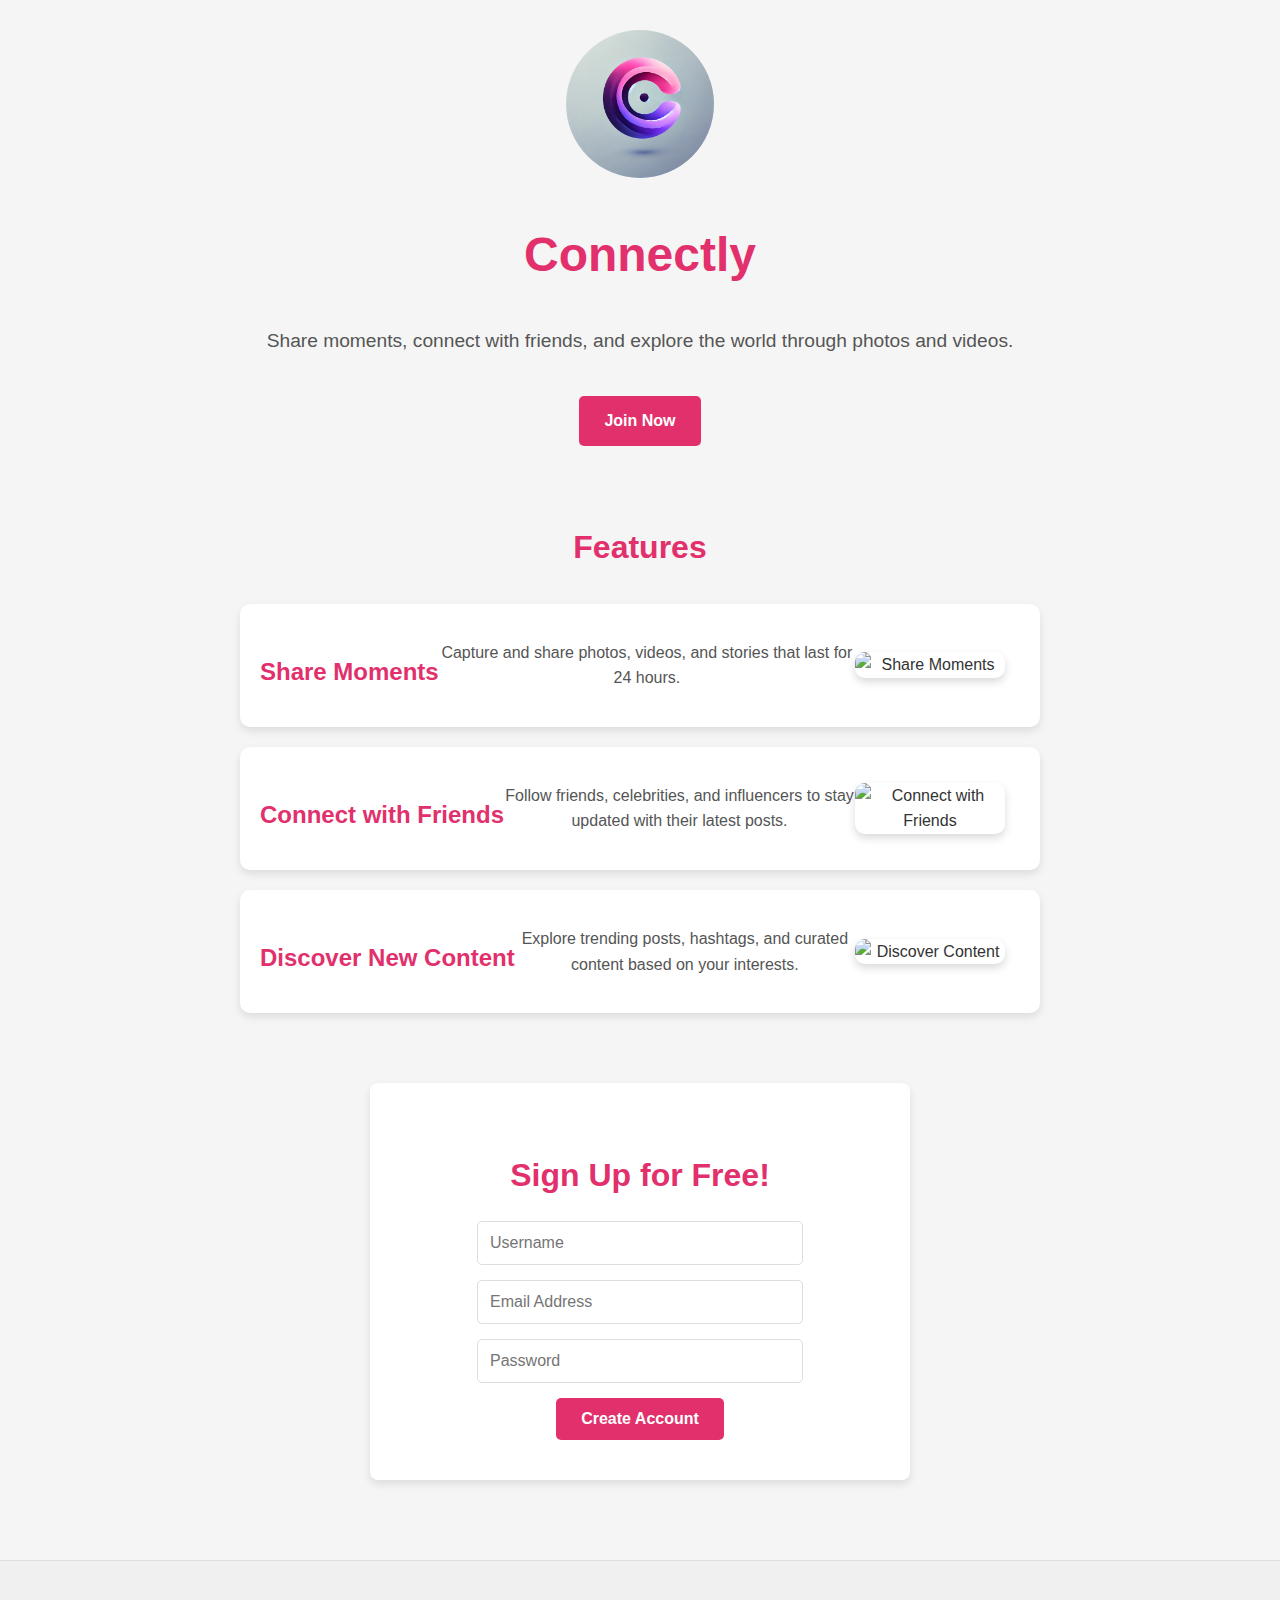
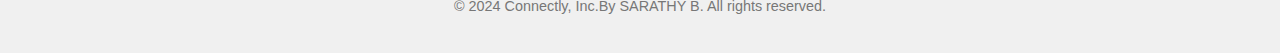
==== Landing-page/index.html @ bcc4d3c6 "Commit" ====
<!DOCTYPE html>
<html lang="en">

<head>
    <meta charset="UTF-8">
    <meta name="viewport" content="width=device-width, initial-scale=1.0">
    <div id="logo-section">
        <img id="bio-image" src="styles/logo.webp" alt="Connectly logo">

    </div>
    <title>Connectly</title>
    <link rel="stylesheet" href="styles/style.css">
</head>

<body>
    <header>
        <h1>Connectly</h1>
        <p class="subtitle">Share moments, connect with friends, and explore the world through photos and videos.</p>
        <a href="#signup" class="cta-button">Join Now</a>
    </header>

    <section id="features">
        <h2>Features</h2>
        <div class="feature">
            <h3>Share Moments</h3>
            <p>Capture and share photos, videos, and stories that last for 24 hours.</p>
            <img src="assets/share.jpg" alt="Share Moments">
        </div>
        <div class="feature">
            <h3>Connect with Friends</h3>
            <p>Follow friends, celebrities, and influencers to stay updated with their latest posts.</p>
            <img src="assets/connect.jpg" alt="Connect with Friends">
        </div>
        <div class="feature">
            <h3>Discover New Content</h3>
            <p>Explore trending posts, hashtags, and curated content based on your interests.</p>
            <img src="assets/discover.jpg" alt="Discover Content">
        </div>
    </section>

    <section id="signup">
        <h2>Sign Up for Free!</h2>
        <form action="#" method="post">
            <input type="text" placeholder="Username" required>
            <input type="email" placeholder="Email Address" required>
            <input type="password" placeholder="Password" required>
            <button type="submit">Create Account</button>
        </form>
    </section>

    <footer>
        <p>&copy; 2024 Connectly, Inc.By SARATHY B. All rights reserved.</p>
    </footer>
</body>

</html>
---- Landing-page/styles/style.css ----
body {
    font-family: Arial, sans-serif;
    line-height: 1.6;
    background-color: #f5f5f5;
    color: #333;
    display: flex;
    flex-direction: column;
    align-items: center;
    margin: 0;
    padding: 0 20px;
}


header {
    text-align: center;
    margin-top: auto;
}

header h1 {
    font-size: 3rem;
    font-weight: bold;
    color: #e1306c;
}

#bio-image {
    width: 148px;
    border-radius: 50%;
    margin-top: 20%;
}

.subtitle {
    font-weight: 300;
    font-size: larger;
    color: #555;
}

.cta-button {
    display: inline-block;
    background-color: #e1306c;
    color: white;
    padding: 12px 25px;
    margin-top: 20px;
    border-radius: 5px;
    text-decoration: none;
    font-weight: bold;
    transition: background-color 0.3s ease;
}

.cta-button:hover {
    background-color: #c4275a;
}


#features {
    width: 100%;
    max-width: 800px;
    text-align: center;
    margin: 50px 0;
}

#features h2 {
    font-size: 2rem;
    color: #e1306c;
    margin-bottom: 30px;
}

.feature {
    background-color: white;
    padding: 20px;
    margin-bottom: 20px;
    border-radius: 10px;
    box-shadow: 0 4px 8px rgba(0, 0, 0, 0.1);
    display: flex;
    align-items: center;
    transition: transform 0.2s ease;
}

.feature:hover {
    transform: translateY(-5px);
}

.feature img {
    width: 150px;
    border-radius: 10px;
    margin-right: 15px;
    box-shadow: 0 4px 8px rgba(0, 0, 0, 0.15);
}

.feature h3 {
    color: #e1306c;
    font-size: 1.5rem;
    margin-bottom: 10px;
}

.feature p {
    font-size: 1rem;
    color: #555;
    flex: 1;
}


#signup {
    background-color: white;
    padding: 40px 20px;
    border-radius: 8px;
    box-shadow: 0 4px 8px rgba(0, 0, 0, 0.1);
    text-align: center;
    width: 100%;
    max-width: 500px;
    margin-bottom: 40px;
}

#signup h2 {
    color: #e1306c;
    font-size: 2rem;
    margin-bottom: 20px;
}

#signup form {
    display: flex;
    flex-direction: column;
    align-items: center;
}

#signup input {
    width: 80%;
    max-width: 300px;
    padding: 12px;
    margin-bottom: 15px;
    border: 1px solid #ddd;
    border-radius: 5px;
    font-size: 1rem;
}

#signup button {
    background-color: #e1306c;
    color: white;
    padding: 12px 25px;
    border: none;
    border-radius: 5px;
    font-weight: bold;
    font-size: 1rem;
    cursor: pointer;
    transition: background-color 0.3s ease;
}

#signup button:hover {
    background-color: #c4275a;
}


footer {
    text-align: center;
    padding: 20px;
    color: #777;
    font-size: 0.9rem;
    background-color: #f0f0f0;
    width: 100%;
    border-top: 1px solid #ddd;
    margin-top: 40px;
}
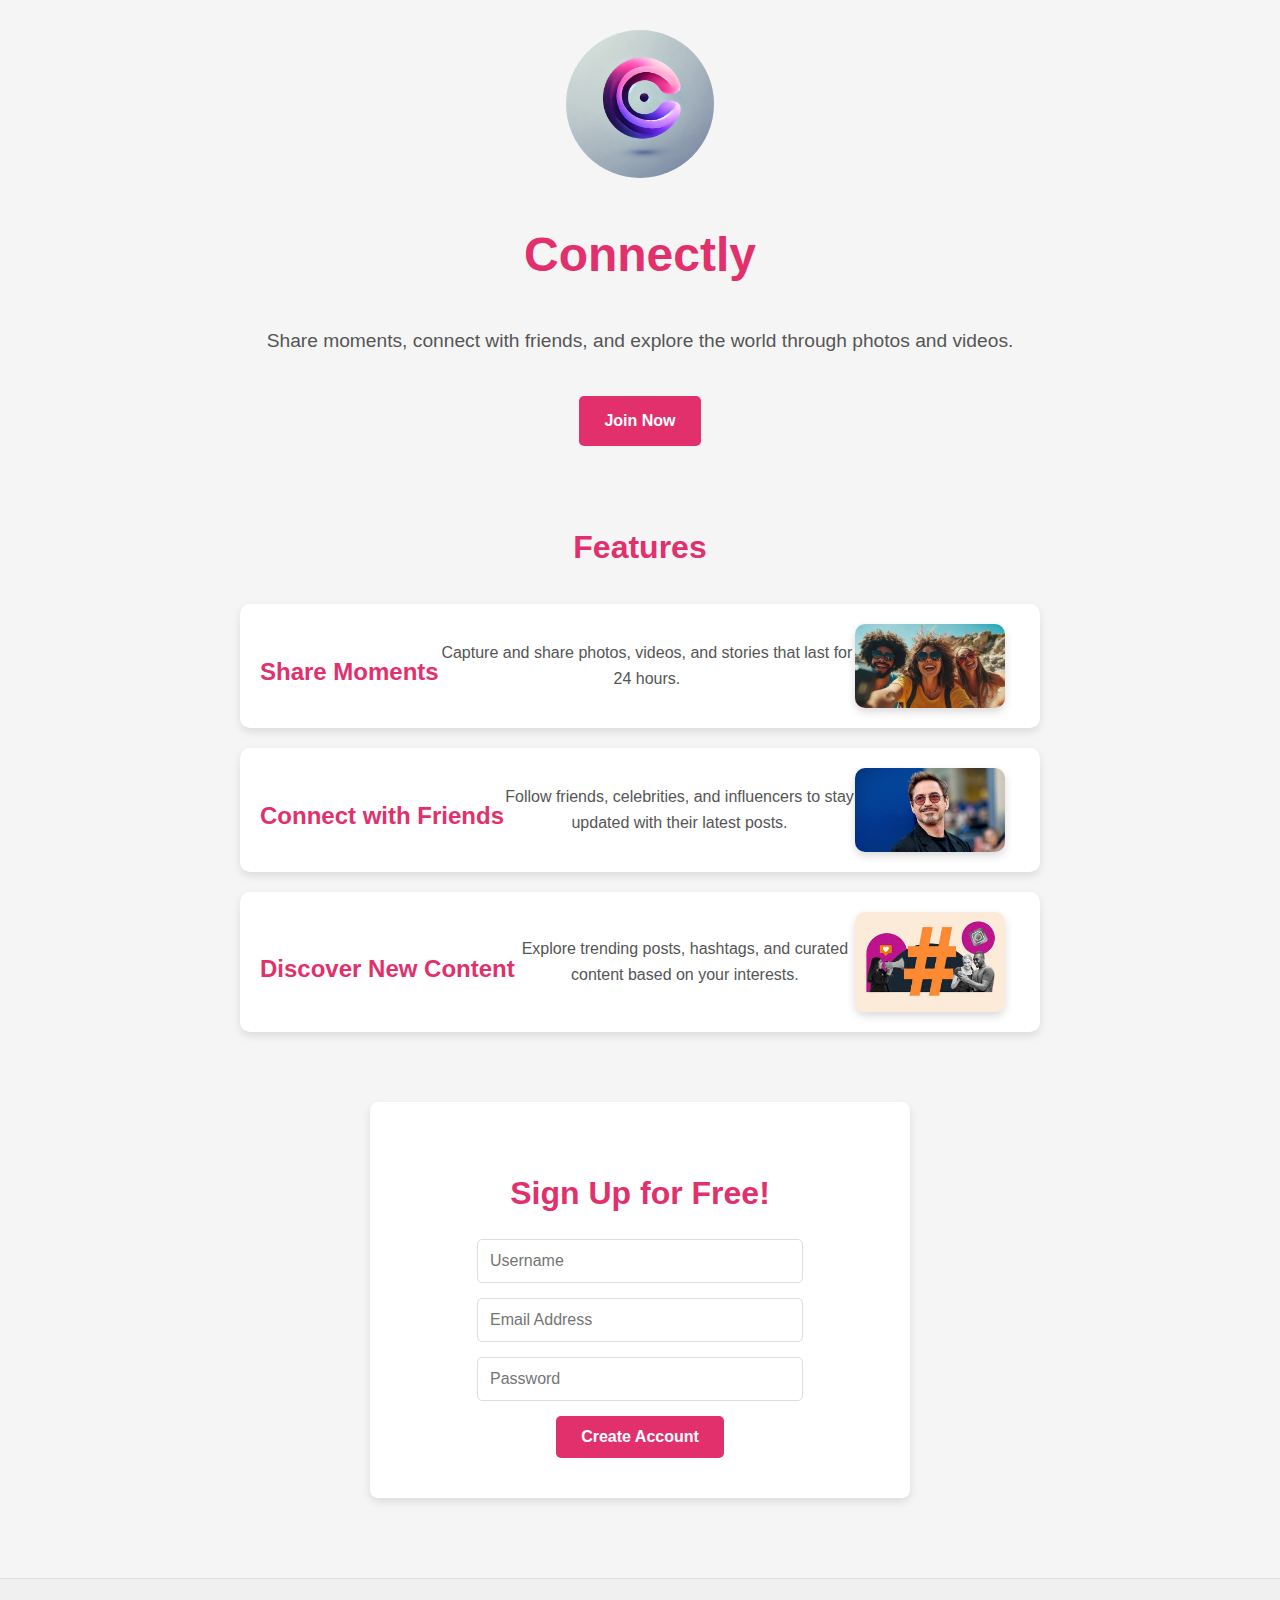
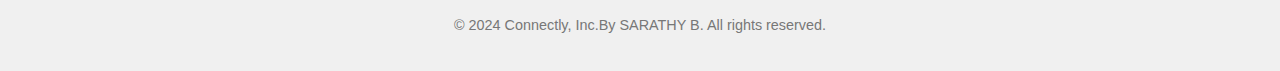
==== commit 9e6730ca: "commit" ====
--- a/Landing-page/index.html
+++ b/Landing-page/index.html
@@ -24,17 +24,17 @@
         <div class="feature">
             <h3>Share Moments</h3>
             <p>Capture and share photos, videos, and stories that last for 24 hours.</p>
-            <img src="assets/share.jpg" alt="Share Moments">
+            <img src="styles/image1.jpg" alt="Share Moments">
         </div>
         <div class="feature">
             <h3>Connect with Friends</h3>
             <p>Follow friends, celebrities, and influencers to stay updated with their latest posts.</p>
-            <img src="assets/connect.jpg" alt="Connect with Friends">
+            <img src="styles/image2.jpg" alt="Connect with Friends">
         </div>
         <div class="feature">
             <h3>Discover New Content</h3>
             <p>Explore trending posts, hashtags, and curated content based on your interests.</p>
-            <img src="assets/discover.jpg" alt="Discover Content">
+            <img src="styles/image3.jpg" alt="Discover Content">
         </div>
     </section>
 
